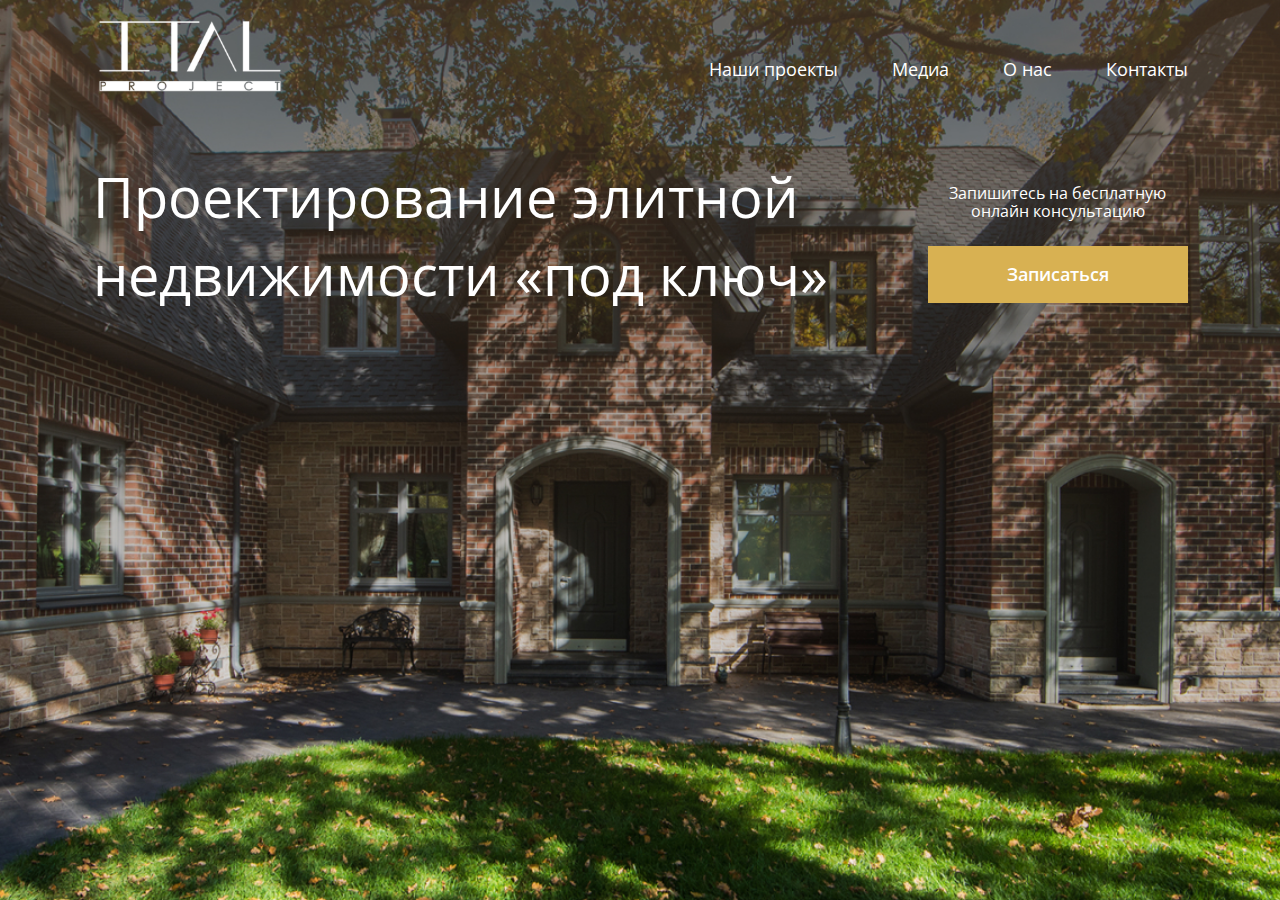
==== index.html @ b1b54442 "added header layout" ====
<!DOCTYPE html>
<html lang="ru">
  <head>
    <meta charset="UTF-8" />
    <meta http-equiv="X-UA-Compatible" content="IE=edge" />
    <meta name="viewport" content="width=device-width, initial-scale=1.0" />
    <link rel="stylesheet" href="styles/normalize.css" />
    <link rel="stylesheet" href="styles/styles.css" />
    <title>ITAL Project</title>
  </head>
  <body>
    <header class="header">
      <div class="container">
        <div class="navbar">
          <div class="logo">
            <img src="images/logo_white.svg" alt="logo" />
          </div>
          <nav>
            <ul id="menu-items">
              <li><a href="#" class="nav-link">Наши проекты</a></li>
              <li><a href="#" class="nav-link">Медиа</a></li>
              <li><a href="#" class="nav-link">О нас</a></li>
              <li><a href="#" class="nav-link">Контакты</a></li>
            </ul>
          </nav>
          <img src="images/menu-bars.svg" class="menu-icon" />
        </div>
        <div class="row">
          <div class="header-title">
            <h1>Проектирование элитной недвижимости «под ключ»</h1>
          </div>
          <div class="header-info">
            <p>Запишитесь на бесплатную онлайн консультацию</p>
            <a href="#" class="btn">Записаться</a>
          </div>
        </div>
      </div>
    </header>
    <script src="script.js"></script>
  </body>
</html>
---- styles/styles.css ----
@import url("https://fonts.googleapis.com/css2?family=Open+Sans:wght@400;600&display=swap");

* {
  box-sizing: border-box;
}

body {
  font-family: "Open Sans", sans-serif;
}

.container {
  max-width: 1125px;
  margin: 0 auto;
  padding: 0 15px;
}

a {
  text-decoration: none;
  font-size: 18px;
  font-weight: 600;
}

/* HEADER */

.header {
  min-height: 100vh;
  width: 100%;
  background-image: url(/images/header_background.jpeg);
  background-position: center;
  background-size: cover;
  color: #fff;
}

.navbar {
  display: flex;
  align-items: center;
}

nav {
  flex: 1;
  text-align: right;
}

nav ul {
  display: inline-block;
  list-style-type: none;
}

nav ul li {
  display: inline-block;
}

nav ul li:not(:last-child) {
  margin-right: 50px;
}

.nav-link {
  font-weight: 400;
  color: #fff;
  font-size: 18px;
  line-height: 25px;
}

.nav-link::after {
  content: "";
  width: 0%;
  height: 1px;
  background: #d8b152;
  display: block;
  transition: all 0.5s linear;
  margin: auto;
}

.nav-link:hover::after {
  width: 100%;
}

.header h1 {
  font-size: 56px;
  line-height: 140%;
  font-weight: 400;
}

.row {
  display: flex;
  align-items: center;
}

.header-info p {
  text-align: center;
  margin-bottom: 25px;
}

.btn {
  background-color: #d8b152;
  display: inline-block;
  color: inherit;
  text-align: center;
  padding: 18px 55px;
  width: 260px;
}

.menu-icon {
  display: none;
  margin: 0;
}

/* MEDIA QUERIES */

@media only screen and (max-width: 800px) {
  nav ul {
    position: absolute;
    top: 100px;
    left: 0;
    background: #d8b152;
    width: 100%;
    overflow: hidden;
    transition: max-height 0.5s;
  }

  nav ul li {
    display: block;
    margin: 10px 50px 10px 0;
  }

  .menu-icon {
    display: block;
    cursor: pointer;
  }
}

@media only screen and (max-width: 600px) {
  .row {
    flex-direction: column;
  }

  .header h1 {
    font-size: 25px;
  }
}
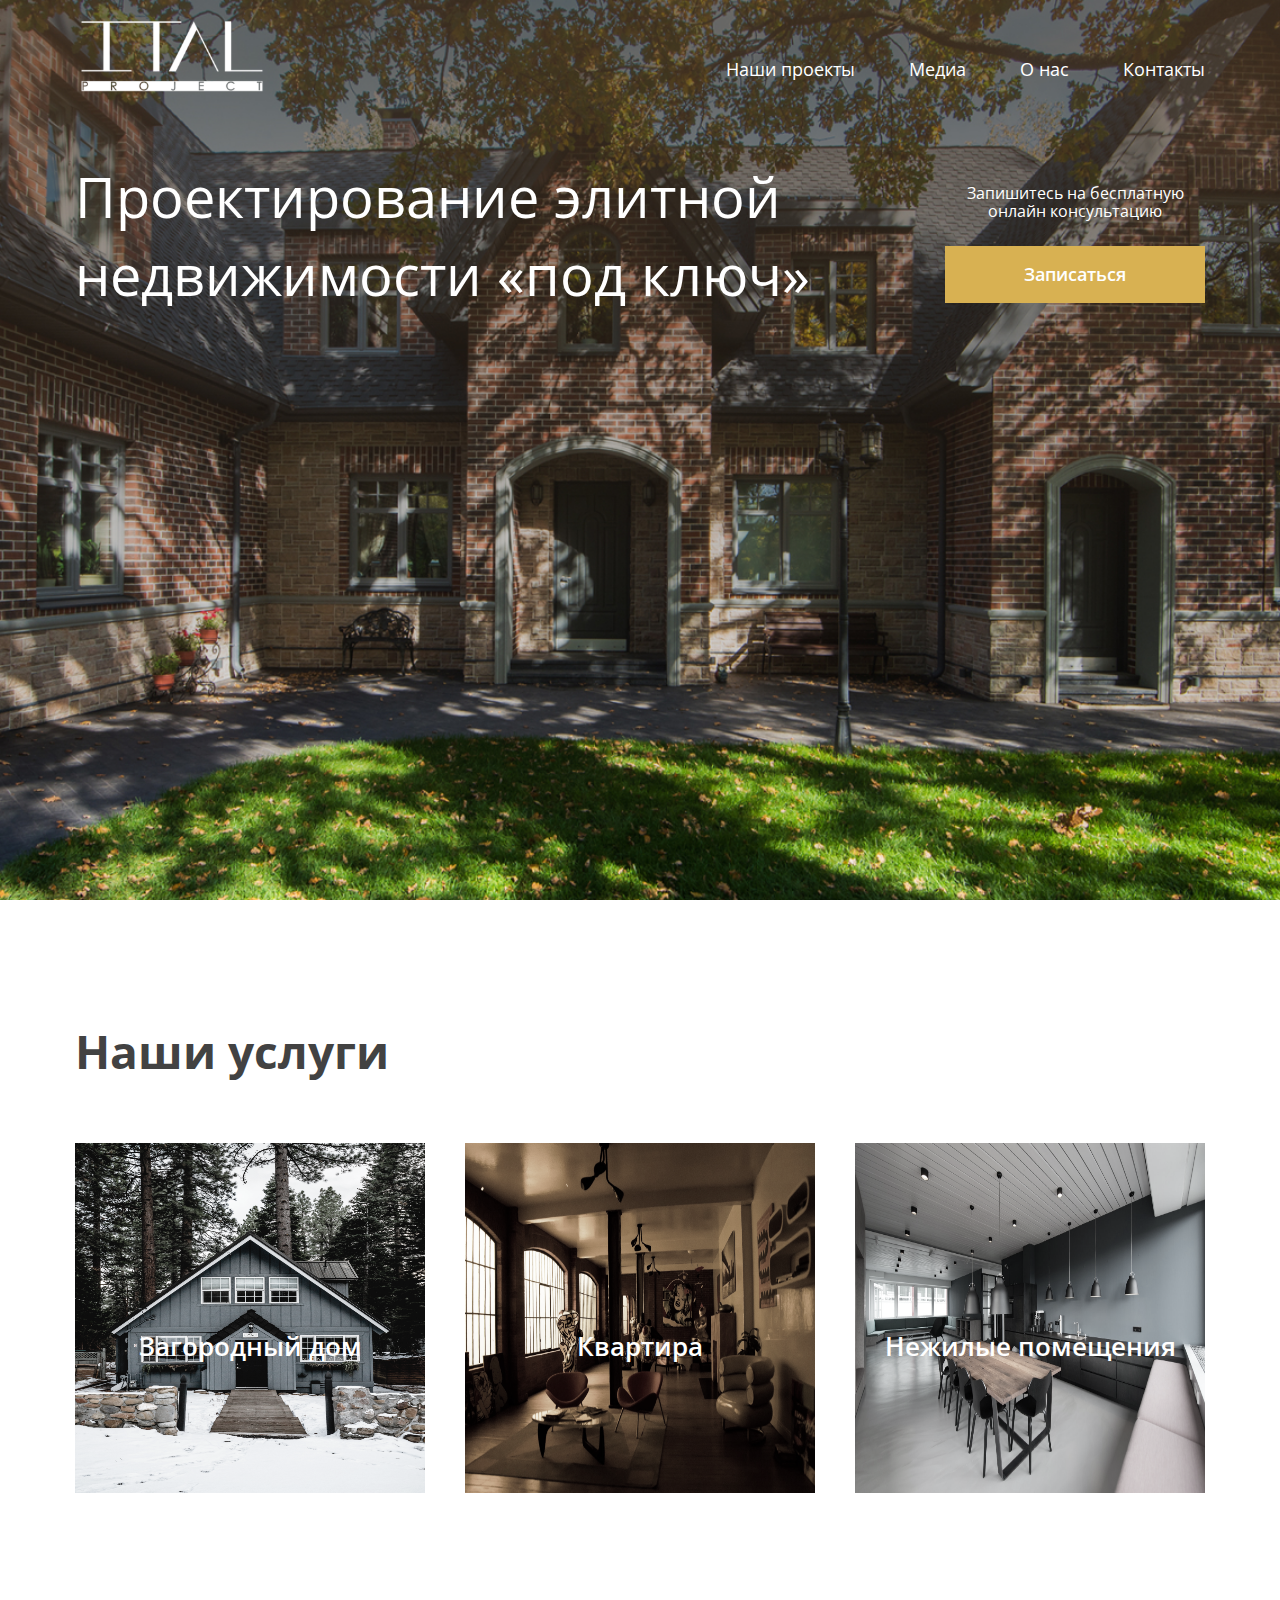
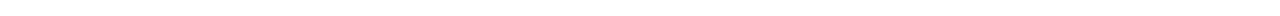
==== commit c8f350b1: "made services section layout" ====
--- a/index.html
+++ b/index.html
@@ -9,6 +9,7 @@
     <title>ITAL Project</title>
   </head>
   <body>
+    <!-- HEADER -->
     <header class="header">
       <div class="container">
         <div class="navbar">
@@ -36,6 +37,39 @@
         </div>
       </div>
     </header>
+
+    <!-- SERVICES -->
+    <div class="services">
+      <div class="container">
+        <h2 class="small-title">Наши услуги</h2>
+        <div class="row">
+          <div class="col-3">
+            <div class="shaded-img-wrapper">
+              <img src="images/service-img1.jpeg" alt="service-img" />
+            </div>
+            <p class="image-text">Загородный дом</p>
+            <a href="#" class="btn service-btn">Посмотреть</a>
+          </div>
+
+          <div class="col-3">
+            <div class="shaded-img-wrapper">
+              <img src="images/service-img2.jpeg" alt="service-img" />
+            </div>
+            <p class="image-text">Квартира</p>
+            <a href="#" class="btn service-btn">Посмотреть</a>
+          </div>
+
+          <div class="col-3">
+            <div class="shaded-img-wrapper">
+              <img src="images/service-img3.jpeg" alt="service-img" />
+            </div>
+            <p class="image-text">Нежилые помещения</p>
+            <a href="#" class="btn service-btn">Посмотреть</a>
+          </div>
+        </div>
+      </div>
+    </div>
+
     <script src="script.js"></script>
   </body>
 </html>
--- a/styles/styles.css
+++ b/styles/styles.css
@@ -9,7 +9,7 @@
 }
 
 .container {
-  max-width: 1125px;
+  max-width: 1160px;
   margin: 0 auto;
   padding: 0 15px;
 }
@@ -84,6 +84,7 @@
 .row {
   display: flex;
   align-items: center;
+  justify-content: space-between;
 }
 
 .header-info p {
@@ -94,7 +95,7 @@
 .btn {
   background-color: #d8b152;
   display: inline-block;
-  color: inherit;
+  color: #fff;
   text-align: center;
   padding: 18px 55px;
   width: 260px;
@@ -103,6 +104,66 @@
 .menu-icon {
   display: none;
   margin: 0;
+}
+
+/* SERVICES */
+
+.services {
+  padding: 60px 0 120px;
+}
+
+.small-title {
+  color: #424242;
+  font-size: 46px;
+  line-height: 63px;
+  margin: 60px 0;
+}
+
+.col-3 {
+  position: relative;
+}
+
+.col-3 img {
+  width: 350px;
+  height: 350px;
+}
+
+.shaded-img-wrapper {
+  transition: linear 0.5s;
+  filter: saturate(30%);
+}
+
+.image-text {
+  font-weight: 600;
+  font-size: 26px;
+  line-height: 38px;
+  text-align: center;
+  color: #fff;
+  width: 100%;
+  position: absolute;
+  top: 50%;
+  left: 50%;
+  transform: translate(-50%, -50%);
+}
+
+.service-btn {
+  position: absolute;
+  top: 70%;
+  left: 50%;
+  transform: translate(-50%, -50%);
+  display: none;
+}
+
+.shaded-img-wrapper:hover {
+  filter: none;
+}
+
+.col-3:hover .service-btn {
+  display: block;
+}
+
+.col-3:hover .image-text {
+  top: 45%;
 }
 
 /* MEDIA QUERIES */
@@ -132,9 +193,15 @@
 @media only screen and (max-width: 600px) {
   .row {
     flex-direction: column;
+    text-align: center;
   }
 
   .header h1 {
     font-size: 25px;
   }
-}
+
+  .col-3 img {
+    width: 300px;
+    height: 300px;
+  }
+}
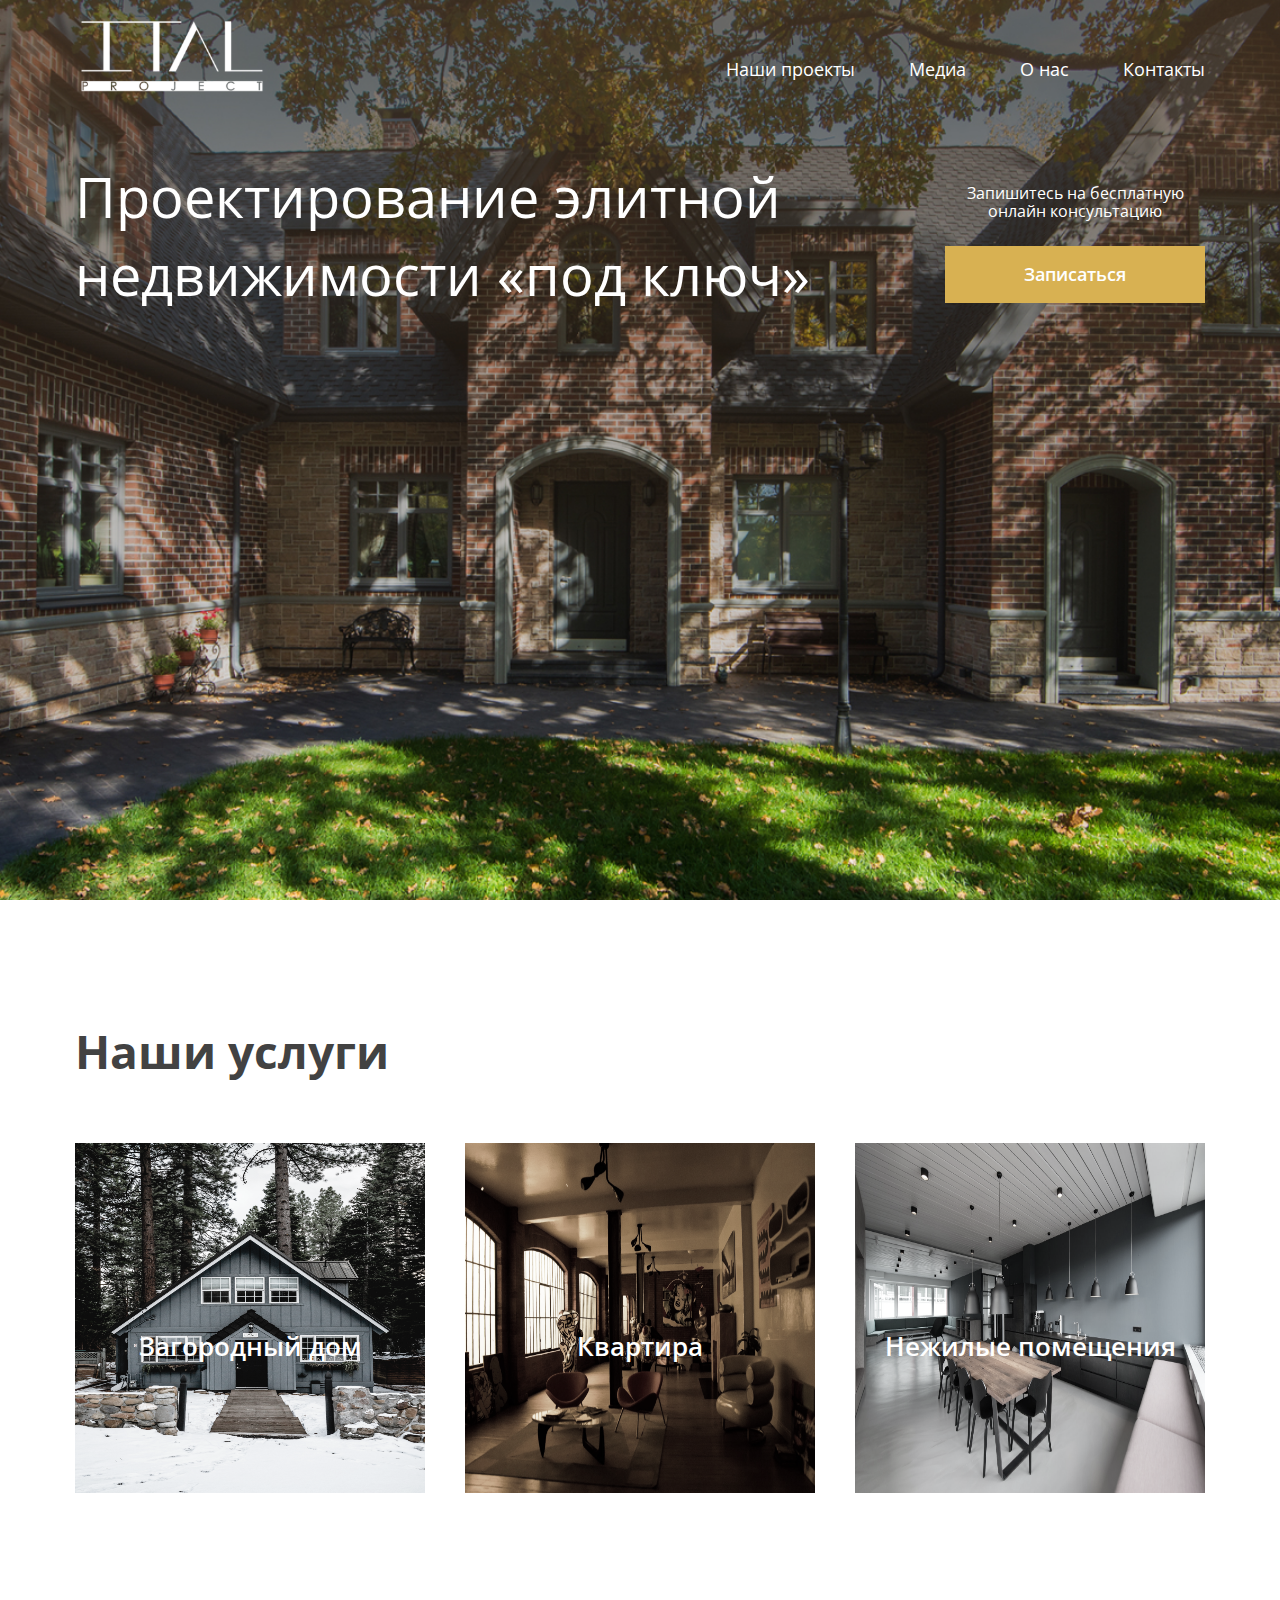
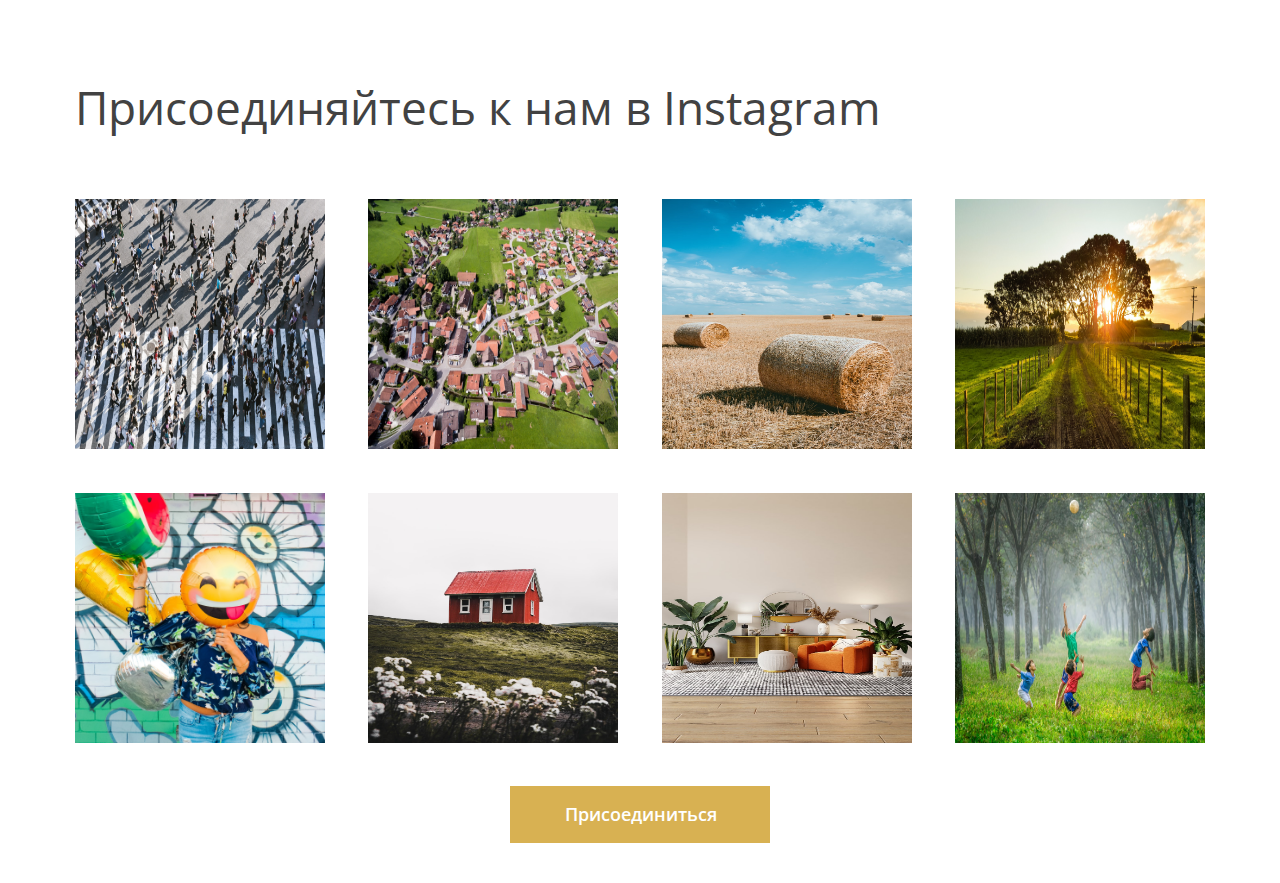
==== commit 40c9fe43: "fineshed join-us section layout" ====
--- a/index.html
+++ b/index.html
@@ -39,7 +39,7 @@
     </header>
 
     <!-- SERVICES -->
-    <div class="services">
+    <div class="services-section">
       <div class="container">
         <h2 class="small-title">Наши услуги</h2>
         <div class="row">
@@ -70,6 +70,42 @@
       </div>
     </div>
 
+    <!-- Join Us -->
+    <div class="join-section">
+      <div class="container">
+        <div class="small-title">Присоединяйтесь к нам в Instagram</div>
+        <div class="row">
+          <div class="col-4">
+            <img src="images/join-img1.jpeg" alt="join-img" />
+          </div>
+          <div class="col-4">
+            <img src="images/join-img2.jpeg" alt="join-img" />
+          </div>
+          <div class="col-4">
+            <img src="images/join-img3.jpeg" alt="join-img" />
+          </div>
+          <div class="col-4">
+            <img src="images/join-img4.jpeg" alt="join-img" />
+          </div>
+        </div>
+        <div class="row">
+          <div class="col-4">
+            <img src="images/join-img5.jpeg" alt="join-img" />
+          </div>
+          <div class="col-4">
+            <img src="images/join-img6.jpeg" alt="join-img" />
+          </div>
+          <div class="col-4">
+            <img src="images/join-img7.jpeg" alt="join-img" />
+          </div>
+          <div class="col-4">
+            <img src="images/join-img8.jpeg" alt="join-img" />
+          </div>
+        </div>
+        <div class="row"><a href="#" class="btn">Присоединиться</a></div>
+      </div>
+    </div>
+
     <script src="script.js"></script>
   </body>
 </html>
--- a/styles/styles.css
+++ b/styles/styles.css
@@ -84,7 +84,14 @@
 .row {
   display: flex;
   align-items: center;
+  flex: 1;
+  flex-wrap: wrap;
   justify-content: space-between;
+  padding-bottom: 40px;
+}
+
+.header .row {
+  flex-wrap: nowrap;
 }
 
 .header-info p {
@@ -108,8 +115,8 @@
 
 /* SERVICES */
 
-.services {
-  padding: 60px 0 120px;
+.services-section {
+  padding: 60px 0 80px;
 }
 
 .small-title {
@@ -190,6 +197,28 @@
   }
 }
 
+/* Join-us */
+
+.col-4 img {
+  width: 250px;
+  height: 250px;
+  cursor: pointer;
+}
+
+.join-section .btn {
+  margin: 0 auto;
+}
+
+@media only screen and (max-width: 800px) {
+  .header .row {
+    flex-wrap: wrap;
+  }
+
+  .col-4 {
+    flex-basis: 50%;
+  }
+}
+
 @media only screen and (max-width: 600px) {
   .row {
     flex-direction: column;
@@ -204,4 +233,9 @@
     width: 300px;
     height: 300px;
   }
-}
+
+  .col-4 img {
+    width: 140px;
+    height: 140px;
+  }
+}
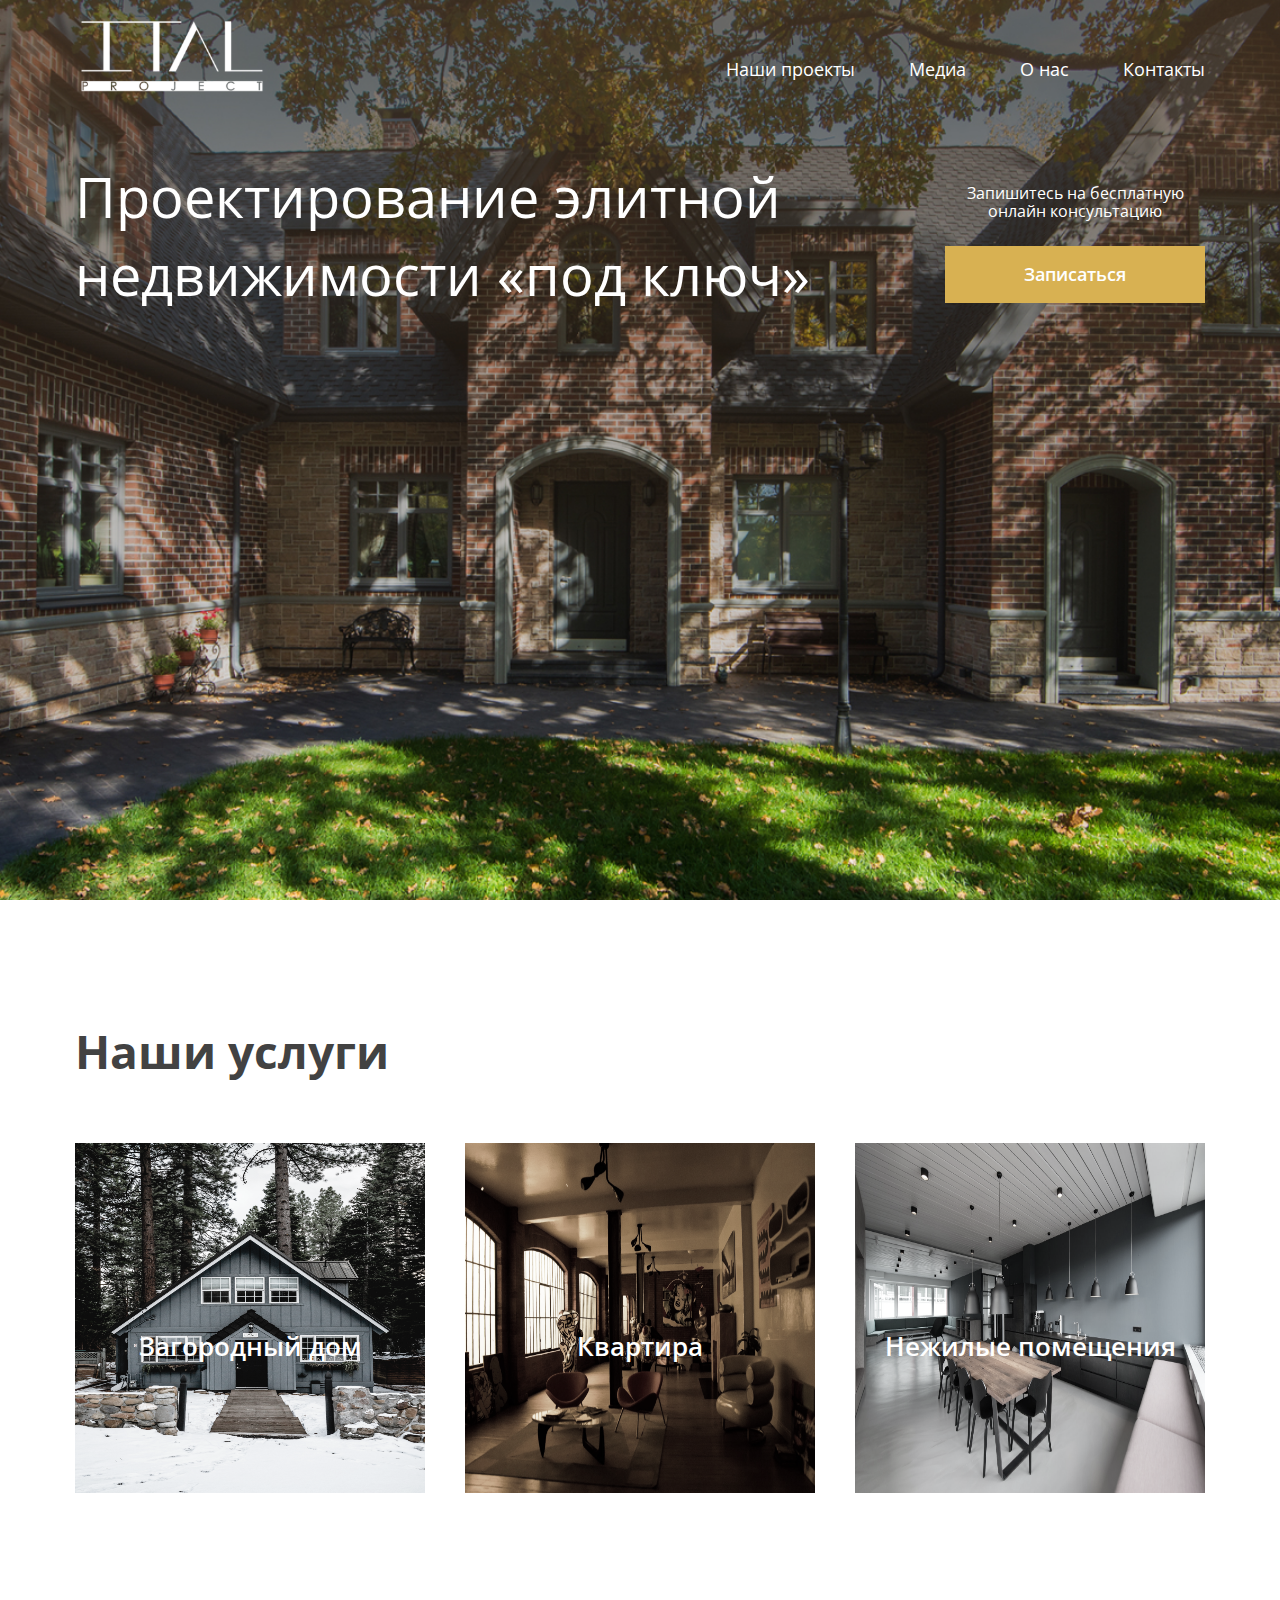
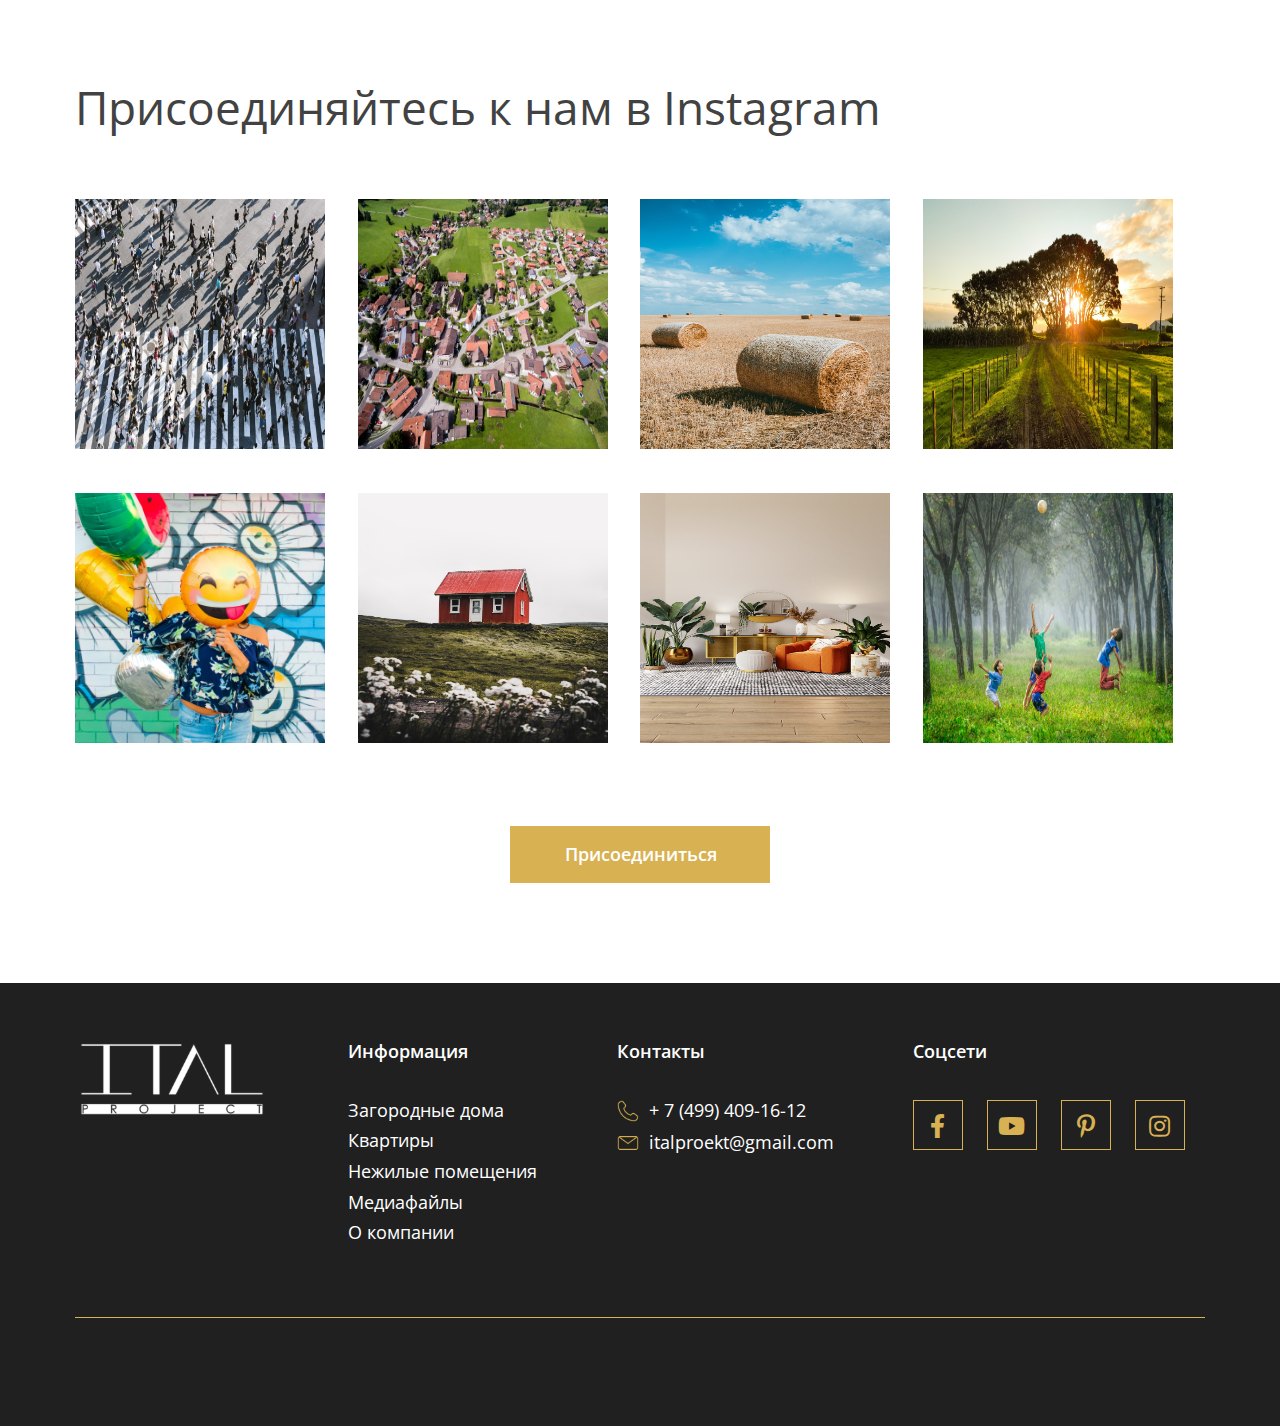
==== commit 0cb8e38b: "fixed join-section columns positioning" ====
--- a/index.html
+++ b/index.html
@@ -5,7 +5,12 @@
     <meta http-equiv="X-UA-Compatible" content="IE=edge" />
     <meta name="viewport" content="width=device-width, initial-scale=1.0" />
     <link rel="stylesheet" href="styles/normalize.css" />
+
     <link rel="stylesheet" href="styles/styles.css" />
+    <link
+      rel="stylesheet"
+      href="https://cdnjs.cloudflare.com/ajax/libs/font-awesome/5.15.4/css/all.min.css"
+    />
     <title>ITAL Project</title>
   </head>
   <body>
@@ -87,8 +92,6 @@
           <div class="col-4">
             <img src="images/join-img4.jpeg" alt="join-img" />
           </div>
-        </div>
-        <div class="row">
           <div class="col-4">
             <img src="images/join-img5.jpeg" alt="join-img" />
           </div>
@@ -102,9 +105,59 @@
             <img src="images/join-img8.jpeg" alt="join-img" />
           </div>
         </div>
-        <div class="row"><a href="#" class="btn">Присоединиться</a></div>
+        <div class="join-btn"><a href="#" class="btn">Присоединиться</a></div>
       </div>
     </div>
+
+    <!-- FOOTER -->
+    <footer class="footer">
+      <div class="container">
+        <div class="row">
+          <div class="footer-col-1">
+            <div class="logo">
+              <img src="images/logo_white.svg" alt="logo" />
+            </div>
+          </div>
+          <div class="footer-col-2">
+            <h3>Информация</h3>
+            <ul>
+              <li>Загородные дома</li>
+              <li>Квартиры</li>
+              <li>Нежилые помещения</li>
+              <li>Медиафайлы</li>
+              <li>О компании</li>
+            </ul>
+          </div>
+          <div class="footer-col-3">
+            <h3>Контакты</h3>
+            <ul>
+              <li>
+                <div class="footer-contacts">
+                  <img src="images/phone-icon.svg" alt="" /> + 7 (499) 409-16-12
+                </div>
+              </li>
+              <li>
+                <div class="footer-contacts">
+                  <img src="images/email-icon.svg" alt="" />
+                  italproekt@gmail.com
+                </div>
+              </li>
+            </ul>
+          </div>
+          <div class="footer-col-4">
+            <h3>Соцсети</h3>
+            <div class="socials">
+              <i class="fab fa-facebook-f"></i>
+              <i class="fab fa-youtube"></i>
+              <i class="fab fa-pinterest-p"></i>
+              <i class="fab fa-instagram"></i>
+            </div>
+          </div>
+        </div>
+
+        <hr />
+      </div>
+    </footer>
 
     <script src="script.js"></script>
   </body>
--- a/styles/styles.css
+++ b/styles/styles.css
@@ -199,14 +199,89 @@
 
 /* Join-us */
 
+.join-section {
+  padding-bottom: 100px;
+}
+
+.join-section .col-4 {
+  margin-bottom: 40px;
+}
+
+.col-4 {
+  flex: 0 1 25%;
+}
+
 .col-4 img {
   width: 250px;
   height: 250px;
   cursor: pointer;
 }
 
-.join-section .btn {
-  margin: 0 auto;
+.join-btn {
+  display: flex;
+  justify-content: center;
+}
+
+/* FOOTER */
+
+.footer {
+  background-color: #202020;
+  color: #fff;
+  padding: 40px 0 100px;
+}
+
+.footer h3 {
+  padding-bottom: 20px;
+  font-size: 18px;
+  font-weight: 600;
+}
+
+.footer ul {
+  list-style-type: none;
+  cursor: pointer;
+  padding-left: 0;
+}
+
+.footer ul li {
+  padding-bottom: 10px;
+  font-size: 18px;
+}
+
+.footer .row {
+  align-items: flex-start;
+}
+
+.footer-contacts {
+  display: flex;
+  align-items: center;
+}
+
+.footer-contacts img {
+  margin-right: 10px;
+}
+
+.footer .fab {
+  color: #d8b152;
+  display: inline-block;
+  border: 1px solid #d8b152;
+  cursor: pointer;
+  font-size: 24px;
+  width: 50px;
+  height: 50px;
+  text-align: center;
+  line-height: 50px;
+  margin-right: 20px;
+}
+
+.footer .fab:hover {
+  color: #fff;
+  background-color: #d8b152;
+}
+
+.footer hr {
+  height: 1px;
+  background-color: #d8b152;
+  border: none;
 }
 
 @media only screen and (max-width: 800px) {
@@ -214,19 +289,29 @@
     flex-wrap: wrap;
   }
 
-  .col-4 {
+  .footer .row {
     flex-basis: 50%;
+  }
+
+  .footer h3 {
+    display: none;
   }
 }
 
 @media only screen and (max-width: 600px) {
   .row {
-    flex-direction: column;
+    justify-content: center;
     text-align: center;
   }
 
   .header h1 {
     font-size: 25px;
+  }
+
+  .small-title {
+    color: #424242;
+    font-size: 24px;
+    line-height: 32px;
   }
 
   .col-3 img {
@@ -234,6 +319,14 @@
     height: 300px;
   }
 
+  .join-section .row {
+  }
+
+  .col-4 {
+    flex-basis: 50%;
+    gap: 20px;
+  }
+
   .col-4 img {
     width: 140px;
     height: 140px;
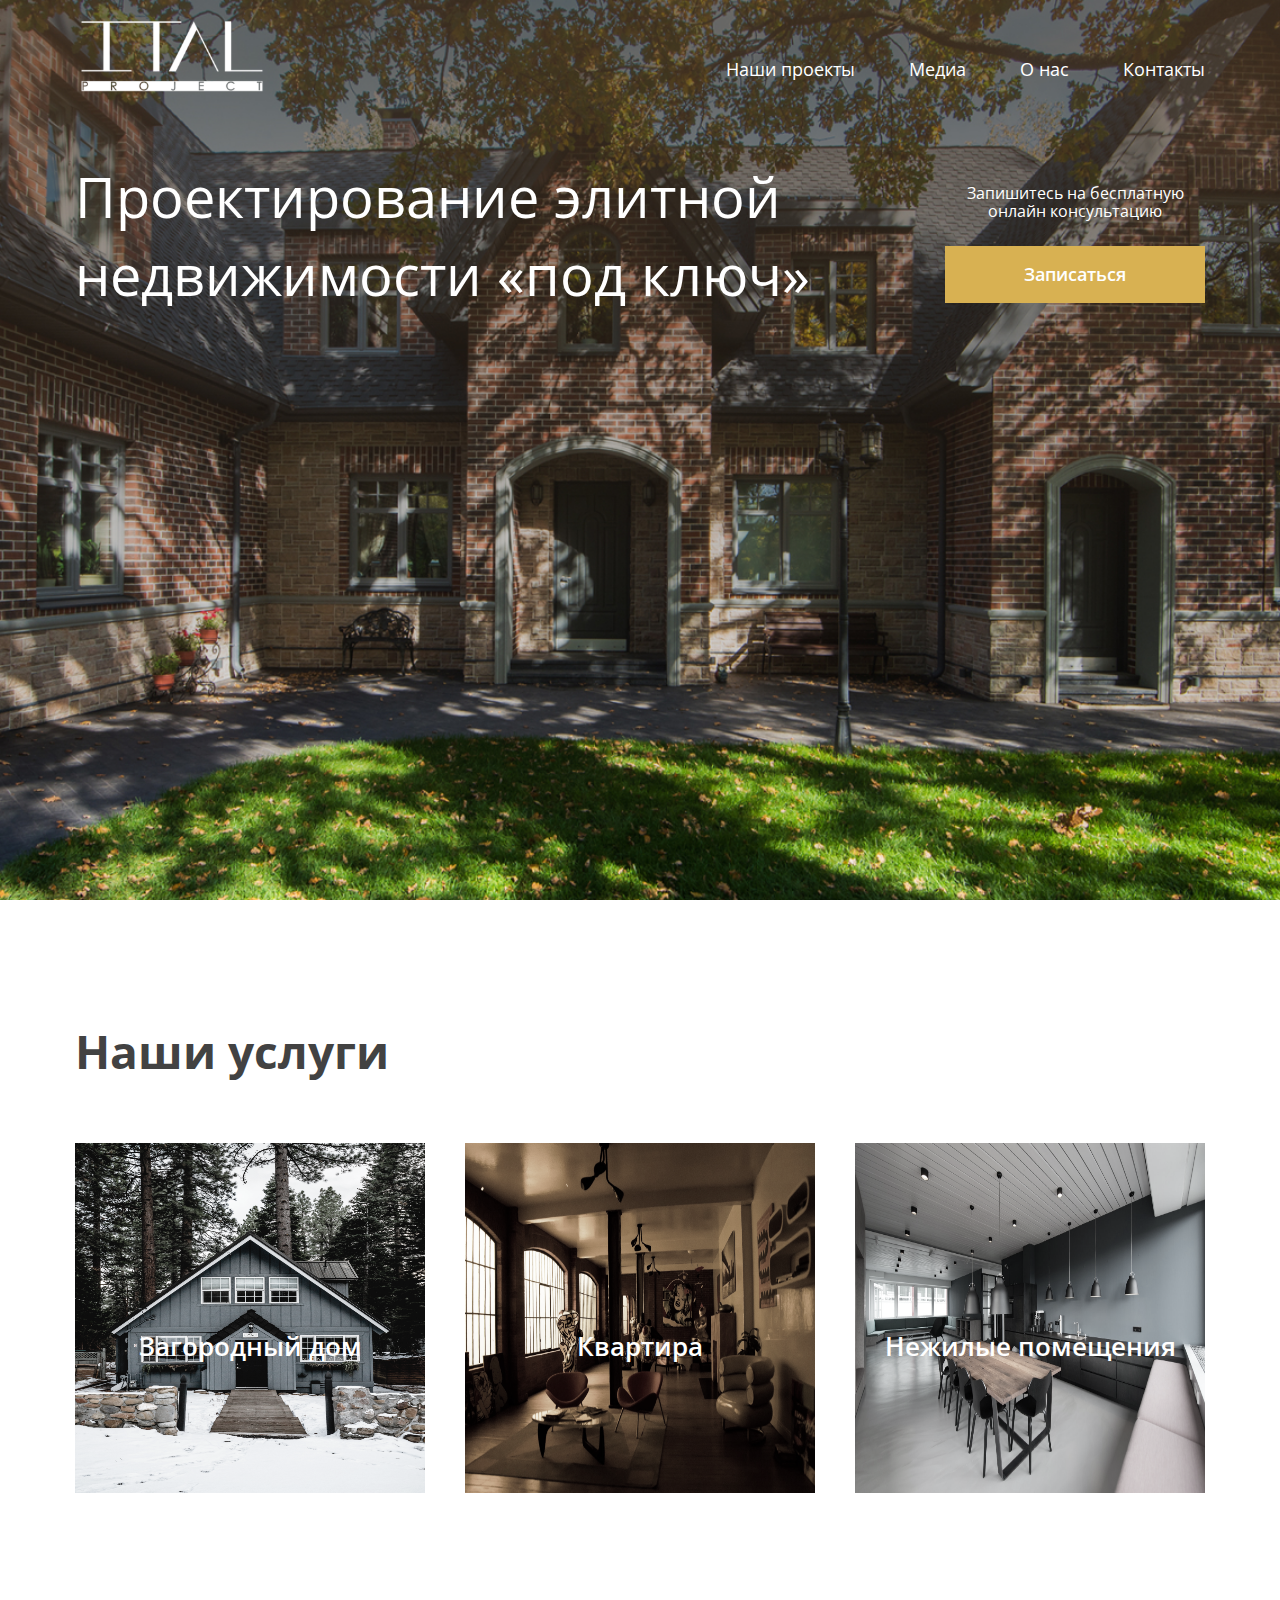
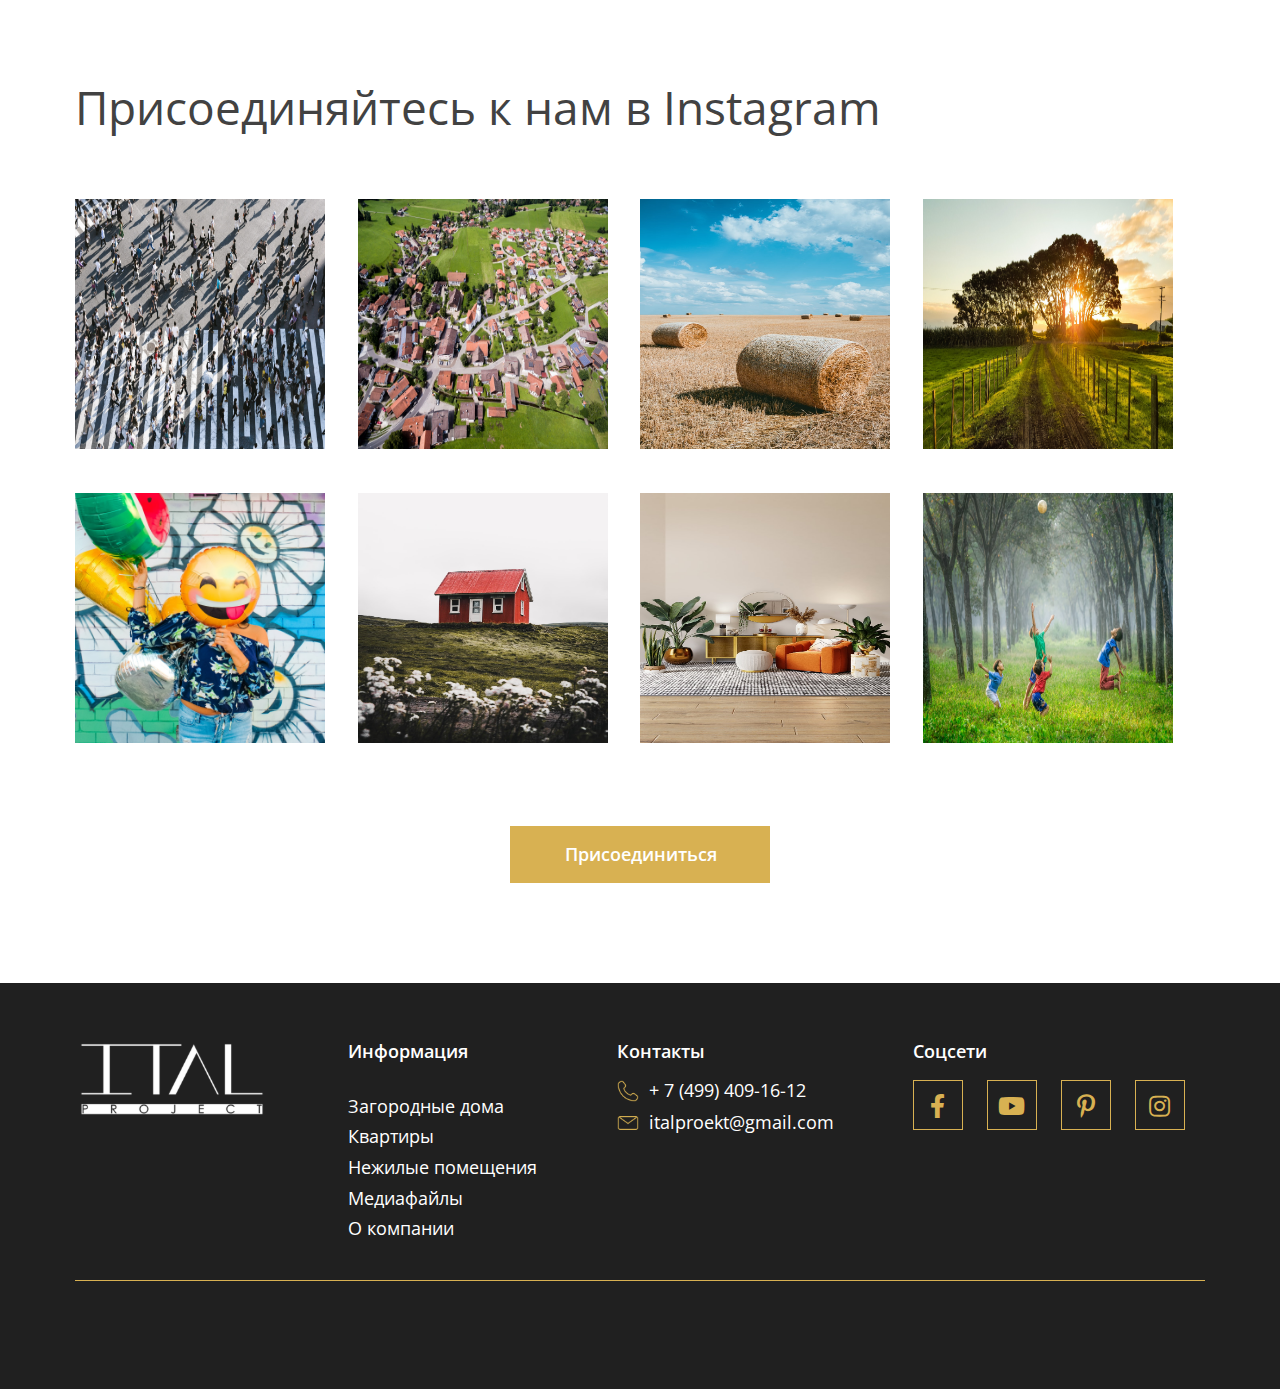
==== commit 4f3ae4e0: "finished main page layout" ====
--- a/index.html
+++ b/index.html
@@ -119,8 +119,11 @@
             </div>
           </div>
           <div class="footer-col-2">
-            <h3>Информация</h3>
-            <ul>
+            <div class="info-title">
+              <h3>Информация</h3>
+              <div class="footer-icon">+</div>
+            </div>
+            <ul id="footer-info">
               <li>Загородные дома</li>
               <li>Квартиры</li>
               <li>Нежилые помещения</li>
@@ -133,13 +136,14 @@
             <ul>
               <li>
                 <div class="footer-contacts">
-                  <img src="images/phone-icon.svg" alt="" /> + 7 (499) 409-16-12
+                  <img src="images/phone-icon.svg" alt="" />
+                  <span>+ 7 (499) 409-16-12</span>
                 </div>
               </li>
               <li>
                 <div class="footer-contacts">
                   <img src="images/email-icon.svg" alt="" />
-                  italproekt@gmail.com
+                  <span> italproekt@gmail.com</span>
                 </div>
               </li>
             </ul>
@@ -154,7 +158,6 @@
             </div>
           </div>
         </div>
-
         <hr />
       </div>
     </footer>
--- a/styles/styles.css
+++ b/styles/styles.css
@@ -173,30 +173,6 @@
   top: 45%;
 }
 
-/* MEDIA QUERIES */
-
-@media only screen and (max-width: 800px) {
-  nav ul {
-    position: absolute;
-    top: 100px;
-    left: 0;
-    background: #d8b152;
-    width: 100%;
-    overflow: hidden;
-    transition: max-height 0.5s;
-  }
-
-  nav ul li {
-    display: block;
-    margin: 10px 50px 10px 0;
-  }
-
-  .menu-icon {
-    display: block;
-    cursor: pointer;
-  }
-}
-
 /* Join-us */
 
 .join-section {
@@ -231,7 +207,7 @@
 }
 
 .footer h3 {
-  padding-bottom: 20px;
+  /* padding-bottom: 20px; */
   font-size: 18px;
   font-weight: 600;
 }
@@ -249,6 +225,7 @@
 
 .footer .row {
   align-items: flex-start;
+  margin-bottom: 80px;
 }
 
 .footer-contacts {
@@ -284,17 +261,79 @@
   border: none;
 }
 
+.footer-icon {
+  display: none;
+  font-size: 14px;
+  font-weight: bold;
+  color: #d8b152;
+  margin-left: 10px;
+}
+
+.info-title {
+  display: flex;
+  align-items: center;
+}
+
+/* MEDIA QUERIES */
+
 @media only screen and (max-width: 800px) {
+  nav ul {
+    position: absolute;
+    top: 100px;
+    left: 0;
+    background: #d8b152;
+    width: 100%;
+    overflow: hidden;
+    transition: max-height 0.5s;
+  }
+
+  nav ul li {
+    display: block;
+    margin: 10px 50px 10px 0;
+  }
+
+  .menu-icon {
+    display: block;
+    cursor: pointer;
+  }
+
+  .footer-icon {
+    display: inline-block;
+    cursor: pointer;
+  }
+
+  .footer-col-2 ul {
+    position: absolute;
+    top: 30px;
+    left: 0;
+    background: #d8b152;
+    width: 100%;
+    overflow: hidden;
+    transition: max-height 0.5s;
+  }
+
   .header .row {
     flex-wrap: wrap;
   }
 
   .footer .row {
-    flex-basis: 50%;
-  }
-
-  .footer h3 {
+    justify-content: center;
+    align-items: center;
+  }
+
+  .footer-col-3 h3,
+  .footer-col-4 h3,
+  hr {
     display: none;
+  }
+
+  .footer-col-2 {
+    position: relative;
+    order: 4;
+    margin: 10px auto;
+    flex: 1 1 100%;
+    border-top: 1px solid #d8b152;
+    border-bottom: 1px solid #d8b152;
   }
 }
 
@@ -319,16 +358,28 @@
     height: 300px;
   }
 
-  .join-section .row {
-  }
-
   .col-4 {
     flex-basis: 50%;
     gap: 20px;
   }
 
-  .col-4 img {
-    width: 140px;
-    height: 140px;
-  }
-}
+  .footer .row {
+    flex-direction: row;
+    align-items: center;
+  }
+
+  .footer .row li {
+    font-size: 14px;
+  }
+
+  .footer-col-1,
+  .footer-col-3 {
+    flex: 0 1 50%;
+  }
+
+  .footer .logo img {
+    width: 110px;
+    height: 110px;
+    padding: 0;
+  }
+}
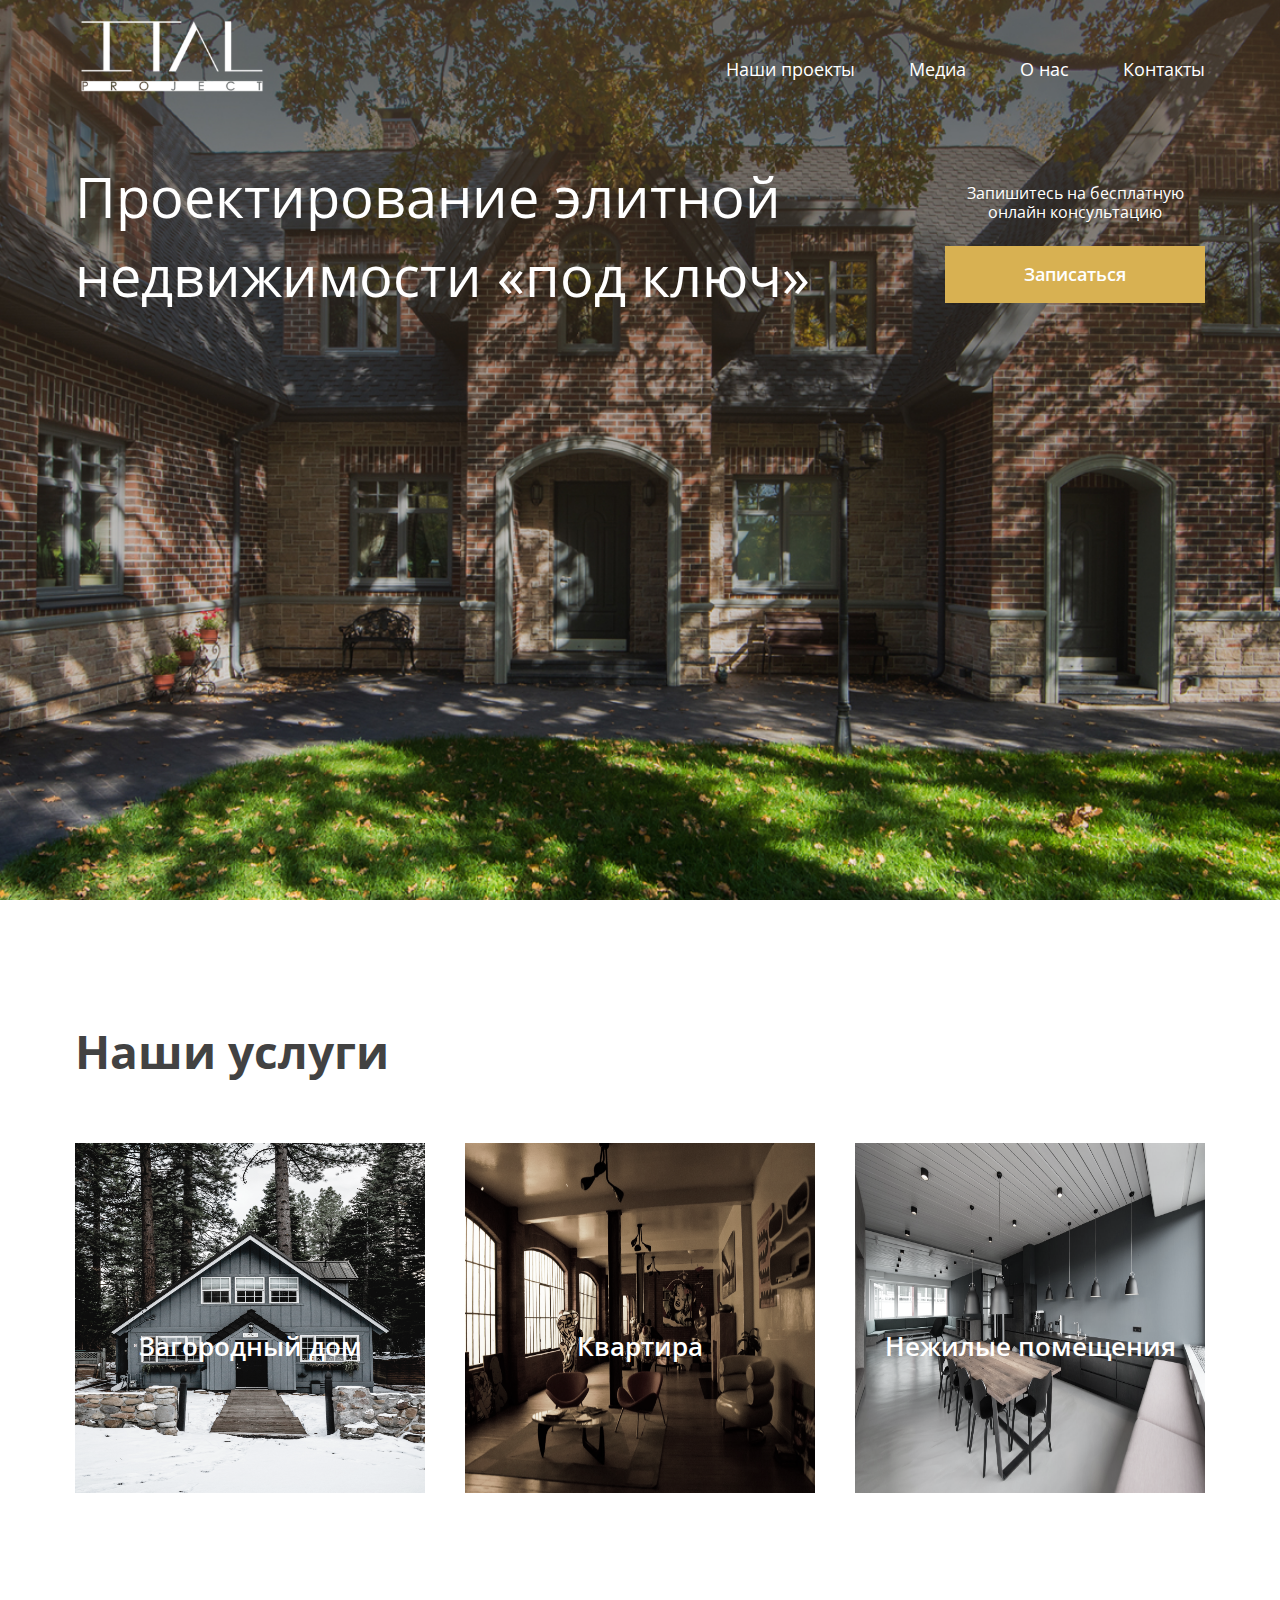
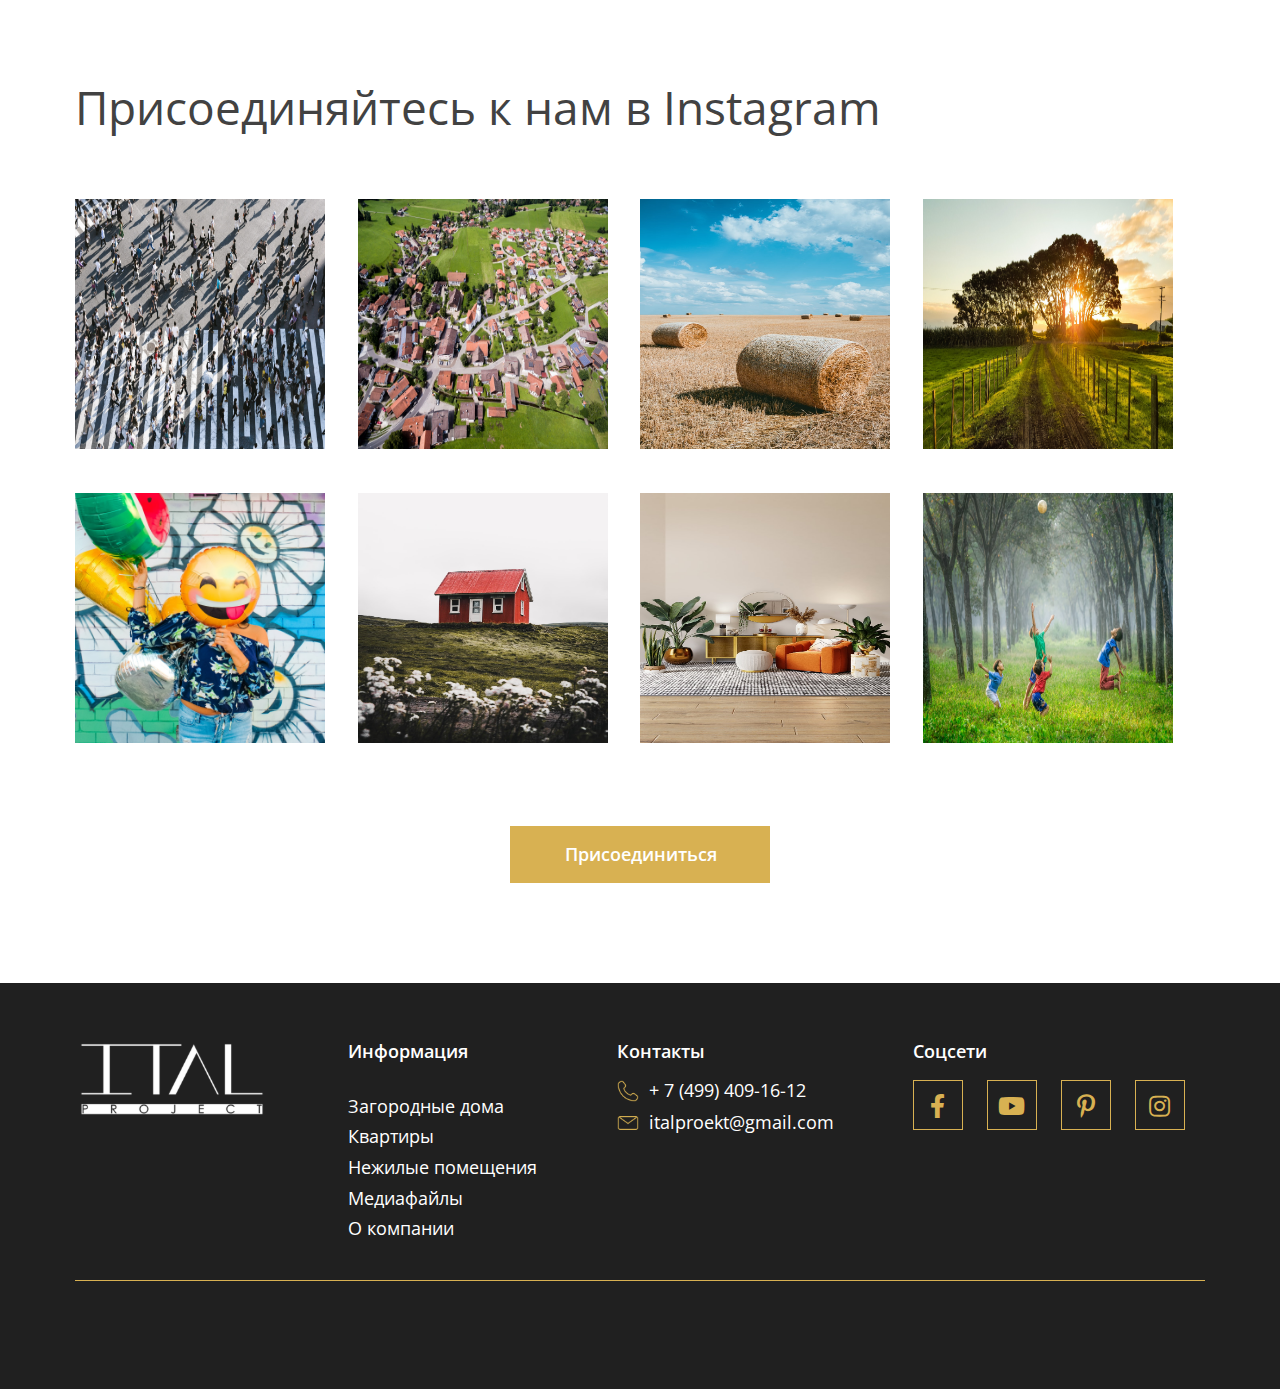
==== commit eb4bfaf9: "added link to main logo" ====
--- a/index.html
+++ b/index.html
@@ -19,12 +19,14 @@
       <div class="container">
         <div class="navbar">
           <div class="logo">
-            <img src="images/logo_white.svg" alt="logo" />
+            <a href="index.html" class="logo-link">
+              <img src="images/logo_white.svg" alt="logo" />
+            </a>
           </div>
           <nav>
             <ul id="menu-items">
               <li><a href="#" class="nav-link">Наши проекты</a></li>
-              <li><a href="#" class="nav-link">Медиа</a></li>
+              <li><a href="media.html" class="nav-link">Медиа</a></li>
               <li><a href="#" class="nav-link">О нас</a></li>
               <li><a href="#" class="nav-link">Контакты</a></li>
             </ul>
--- a/styles/styles.css
+++ b/styles/styles.css
@@ -25,10 +25,14 @@
 .header {
   min-height: 100vh;
   width: 100%;
-  background-image: url(/images/header_background.jpeg);
+  background-image: url("../images/header_background.jpeg");
   background-position: center;
   background-size: cover;
   color: #fff;
+}
+
+.header-black nav {
+  color: #202020;
 }
 
 .navbar {
@@ -56,7 +60,7 @@
 
 .nav-link {
   font-weight: 400;
-  color: #fff;
+  color: inherit;
   font-size: 18px;
   line-height: 25px;
 }
@@ -263,7 +267,7 @@
 
 .footer-icon {
   display: none;
-  font-size: 14px;
+  font-size: 24px;
   font-weight: bold;
   color: #d8b152;
   margin-left: 10px;
@@ -312,6 +316,10 @@
     transition: max-height 0.5s;
   }
 
+  .footer-col-2 ul li {
+    margin-top: 5px;
+  }
+
   .header .row {
     flex-wrap: wrap;
   }
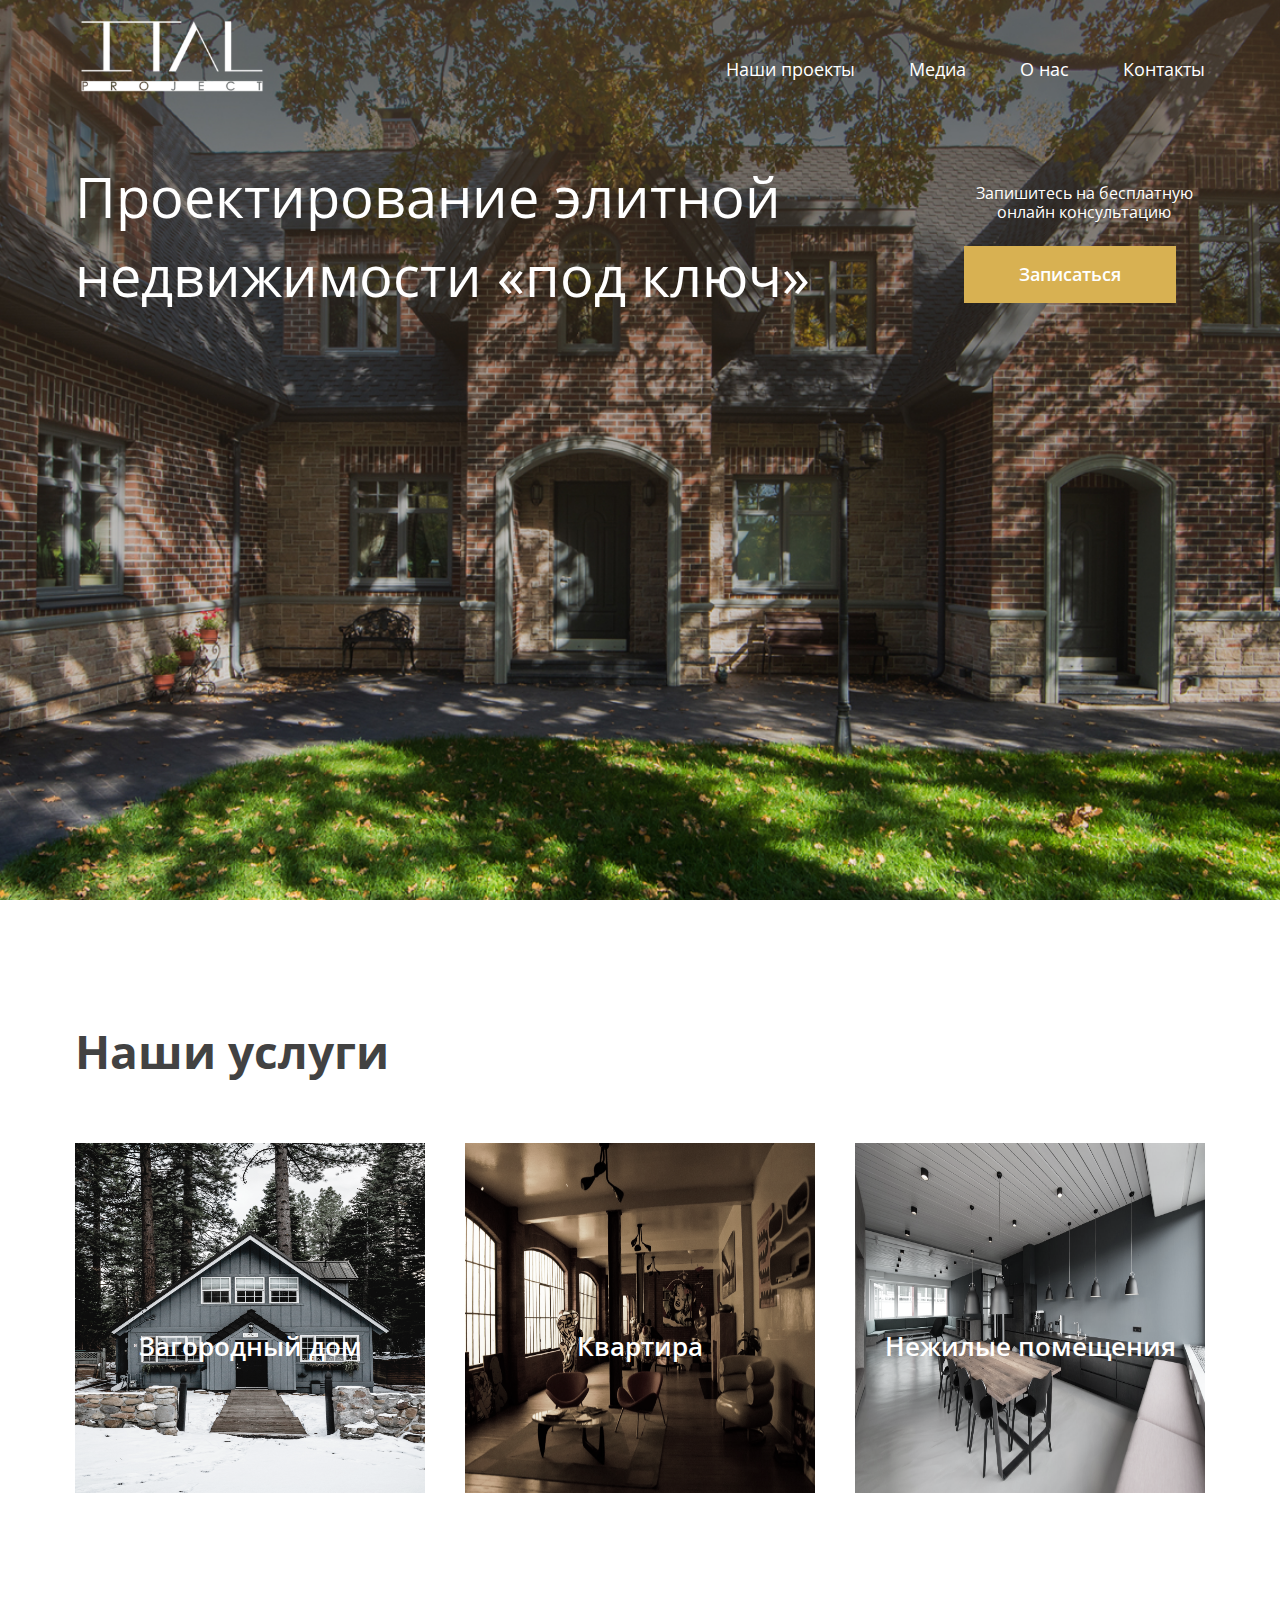
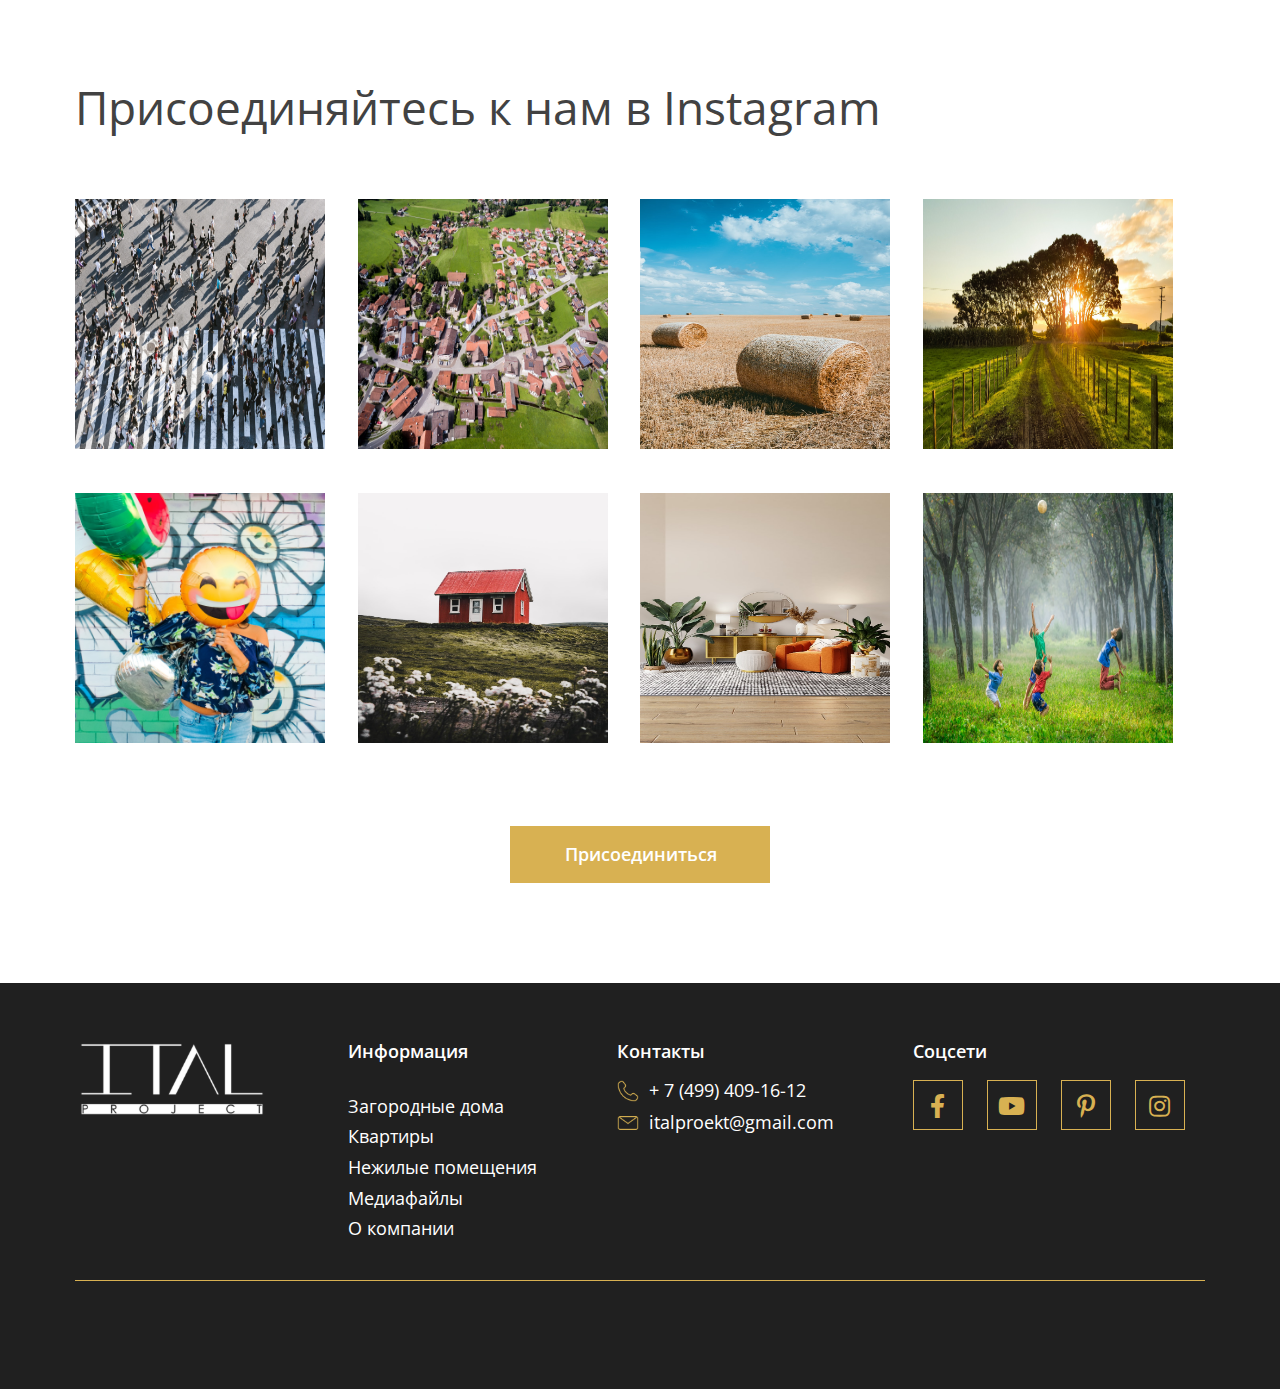
==== commit 6952941f: "created about page" ====
--- a/index.html
+++ b/index.html
@@ -25,9 +25,9 @@
           </div>
           <nav>
             <ul id="menu-items">
-              <li><a href="#" class="nav-link">Наши проекты</a></li>
+              <li><a href="houses.html" class="nav-link">Наши проекты</a></li>
               <li><a href="media.html" class="nav-link">Медиа</a></li>
-              <li><a href="#" class="nav-link">О нас</a></li>
+              <li><a href="about.html" class="nav-link">О нас</a></li>
               <li><a href="#" class="nav-link">Контакты</a></li>
             </ul>
           </nav>
@@ -55,7 +55,7 @@
               <img src="images/service-img1.jpeg" alt="service-img" />
             </div>
             <p class="image-text">Загородный дом</p>
-            <a href="#" class="btn service-btn">Посмотреть</a>
+            <a href="houses.html" class="btn service-btn">Посмотреть</a>
           </div>
 
           <div class="col-3">
--- a/styles/styles.css
+++ b/styles/styles.css
@@ -109,7 +109,7 @@
   color: #fff;
   text-align: center;
   padding: 18px 55px;
-  width: 260px;
+  max-width: 260px;
 }
 
 .menu-icon {
@@ -278,6 +278,230 @@
   align-items: center;
 }
 
+/* slider */
+
+.reviews-section {
+  position: relative;
+  padding-top: 60px;
+}
+.swiper {
+  width: 100%;
+  height: 100%;
+  margin-top: 70px;
+  margin-bottom: 130px;
+}
+
+.swiper-slide {
+  display: flex;
+  justify-content: center;
+  align-items: center;
+}
+
+.swiper-slide img {
+  display: block;
+  max-width: 600px;
+  object-fit: cover;
+}
+
+/* slider buttons */
+
+.slider-button {
+  background-repeat: no-repeat;
+  background-size: 100% auto;
+  background-position: center;
+}
+
+.swiper-button-next {
+  background-image: url("../images/right.svg");
+  height: 22px;
+}
+.swiper-button-prev {
+  background-image: url("../images/left.svg");
+}
+
+.slider-button::after {
+  display: none;
+}
+
+/* FORM */
+
+.form {
+  display: flex;
+  justify-content: space-between;
+  gap: 40px;
+  margin-bottom: 100px;
+  margin-top: 20px;
+}
+
+.text {
+  margin-top: -20px;
+  font-size: 18px;
+  line-height: 24px;
+}
+
+.form-col-1 {
+  display: flex;
+  flex-direction: column;
+  gap: 25px;
+  flex-basis: 30%;
+}
+
+.btn-mob,
+.form-btn {
+  max-width: 350px;
+  width: 100%;
+  margin-top: 20px;
+}
+
+.form-btn-mob {
+  display: none;
+}
+
+.input {
+  border: 1px solid #aea38b;
+  padding: 18px 30px;
+}
+
+.form-col-2 {
+  flex-basis: 70%;
+}
+
+.form-col-2 textarea {
+  resize: none;
+  border-color: #aea38b;
+  padding: 18px 30px;
+  width: 100%;
+  height: 100%;
+}
+
+.input::placeholder,
+textarea::placeholder {
+  font-family: inherit;
+  color: #424242;
+  font-size: 18px;
+  line-height: 24px;
+}
+textarea:focus,
+.input:focus {
+  outline: none;
+}
+
+/* AWARDS */
+.awards-section {
+  padding-bottom: 50px;
+}
+
+.awards-section .small-title {
+  margin-bottom: 20px;
+}
+
+.subtitle {
+  font-size: 28px;
+  color: #424242;
+  line-height: 39px;
+  font-weight: 400;
+  margin-top: 0;
+}
+
+.award-row {
+  display: flex;
+  justify-content: flex-start;
+  gap: 40px;
+  padding: 50px 0;
+}
+
+.award-col-1 {
+  max-width: 360px;
+  flex-basis: 30%;
+}
+
+.award-col-1 img {
+  width: 360px;
+  max-height: 250px;
+}
+
+.award-col-2 {
+  display: flex;
+  flex-direction: column;
+  justify-content: space-between;
+}
+
+.main-hr {
+  height: 1px;
+  background-color: #aea38b;
+  border: none;
+  margin: 0;
+}
+
+/* HOUSES */
+
+.houses-section {
+  padding-top: 20px;
+}
+
+.houses-section .image-text {
+  display: none;
+}
+
+.col-3:hover .image-text {
+  display: block;
+}
+
+.house-image:hover {
+  filter: sepia(70%);
+}
+
+/* PREFOOTER */
+
+.prefooter-section {
+  background-color: #aea38b;
+  padding: 100px 0;
+  color: #fff;
+}
+.prefooter-section .row {
+  margin-top: 40px;
+  gap: 40px;
+}
+
+.small-title-white {
+  margin-bottom: 40px;
+  color: #fff;
+}
+
+.prefooter-section .input {
+  background-color: transparent;
+  border: 2px solid #fff;
+  flex-basis: 30%;
+  color: #fff;
+}
+
+.prefooter-section .input::placeholder {
+  color: #fff;
+}
+
+/* PUBLICATIONS */
+
+.publications-section {
+  padding-bottom: 100px;
+}
+
+.publications-row {
+  display: flex;
+  flex-direction: row;
+}
+
+.publications-col {
+  display: flex;
+  flex-direction: column;
+  width: 50%;
+  padding: 40px 20px 30px 0;
+  justify-content: space-between;
+}
+.publications-col:nth-child(even) {
+  border-left: 1px solid #aea38b;
+  padding-left: 40px;
+}
+
 /* MEDIA QUERIES */
 
 @media only screen and (max-width: 800px) {
@@ -331,7 +555,7 @@
 
   .footer-col-3 h3,
   .footer-col-4 h3,
-  hr {
+  .footer hr {
     display: none;
   }
 
@@ -343,6 +567,15 @@
     border-top: 1px solid #d8b152;
     border-bottom: 1px solid #d8b152;
   }
+
+  .swiper-slide img {
+    max-width: 400px;
+  }
+
+  .award-row h3 {
+    font-size: 20px;
+    line-height: 26px;
+  }
 }
 
 @media only screen and (max-width: 600px) {
@@ -357,8 +590,10 @@
 
   .small-title {
     color: #424242;
-    font-size: 24px;
+    font-size: 25px;
     line-height: 32px;
+    margin-bottom: 20px;
+    margin-top: 30px;
   }
 
   .col-3 img {
@@ -390,4 +625,69 @@
     height: 110px;
     padding: 0;
   }
-}
+
+  .swiper-slide img {
+    max-width: 250px;
+  }
+
+  .text {
+    font-size: 14px;
+    line-height: 19px;
+    margin: 0;
+  }
+
+  .form {
+    flex-direction: column;
+    gap: 20px;
+  }
+
+  .form-btn-desktop {
+    display: none;
+  }
+
+  .form-btn-mob {
+    display: inline-block;
+    margin-top: 20px;
+  }
+
+  .award-row {
+    flex-direction: column;
+    padding: 40px 0;
+    gap: 20px;
+  }
+
+  .houses-section .row {
+    padding-bottom: 0;
+  }
+
+  .house-image {
+    margin-bottom: 30px;
+  }
+
+  .prefooter-section .row {
+    flex-direction: column;
+    flex: 1;
+  }
+
+  .prefooter-section .input {
+    max-width: 350px;
+    width: 100%;
+  }
+
+  .publications-section .main-hr {
+    height: 0;
+  }
+
+  .publications-row {
+    flex-direction: column;
+  }
+
+  .publications-col {
+    width: 100%;
+  }
+
+  .publications-col:nth-child(even) {
+    border: none;
+    padding-left: 0;
+  }
+}
